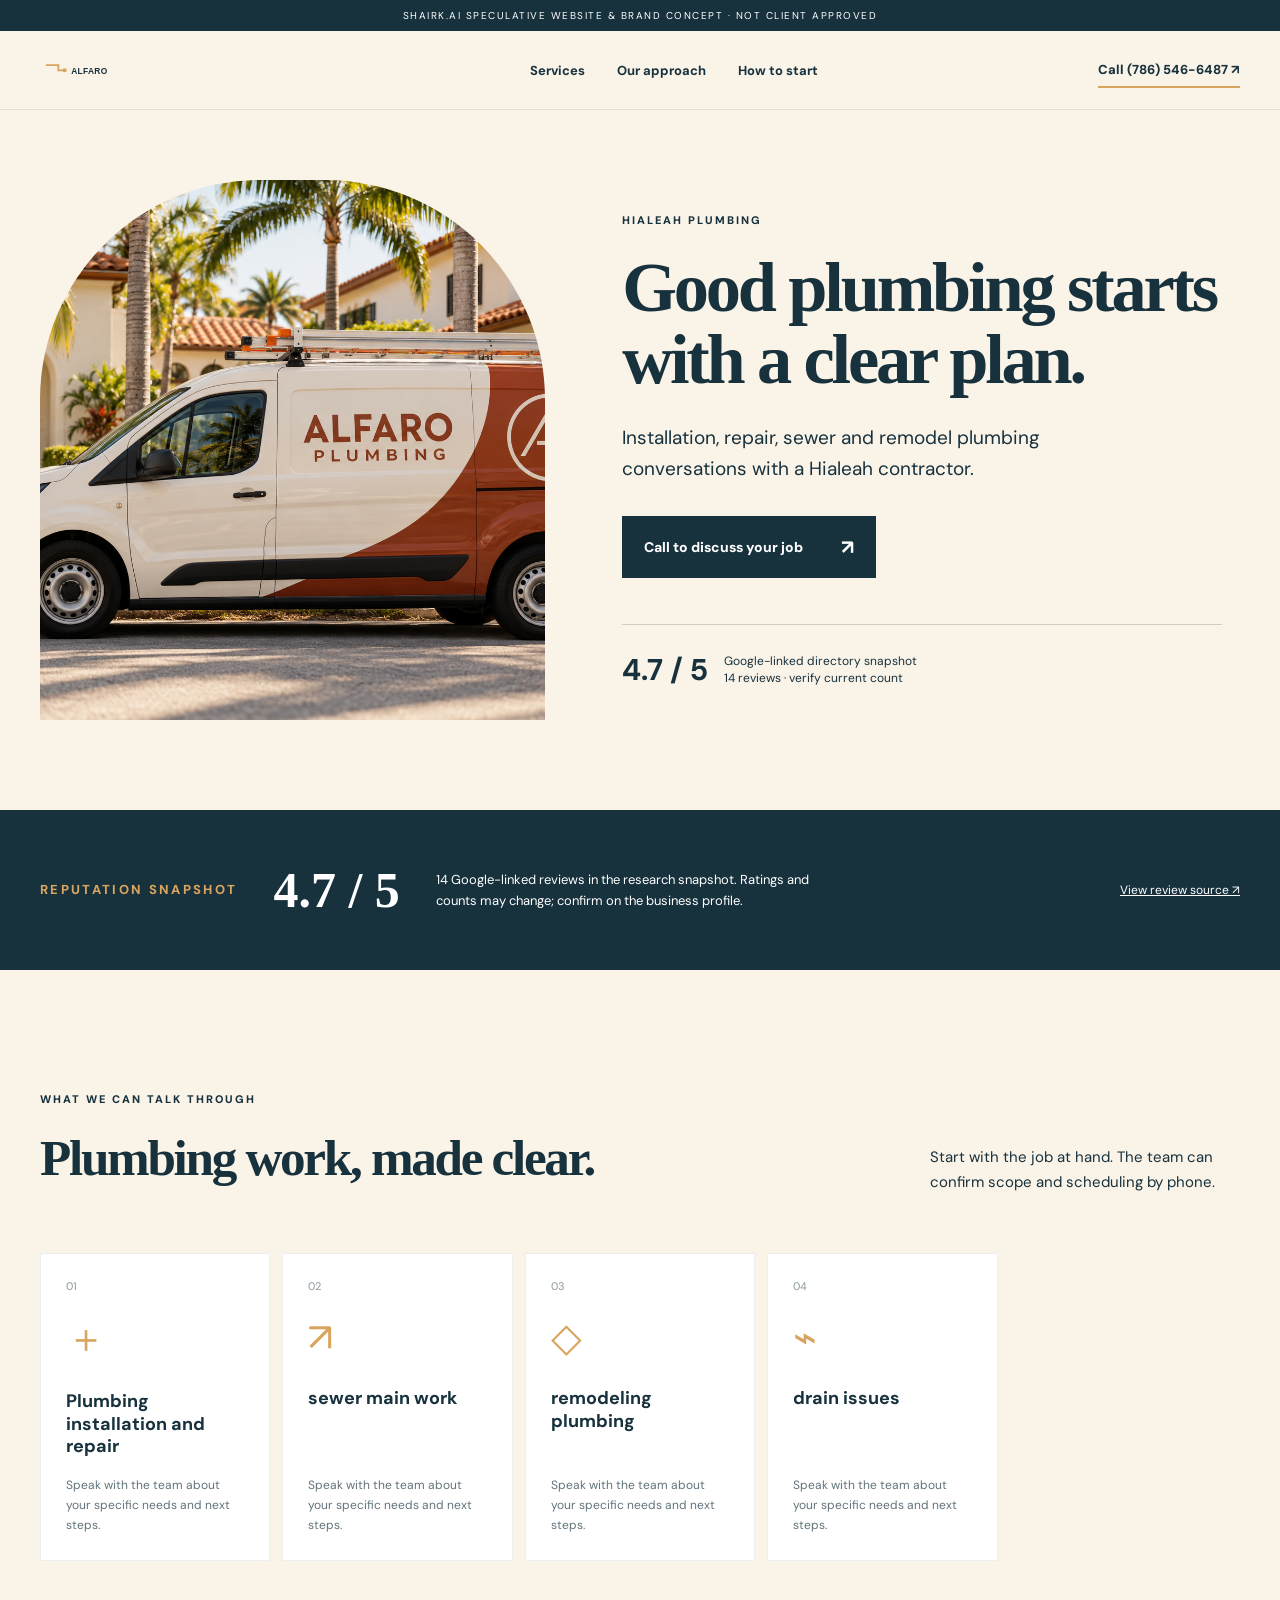
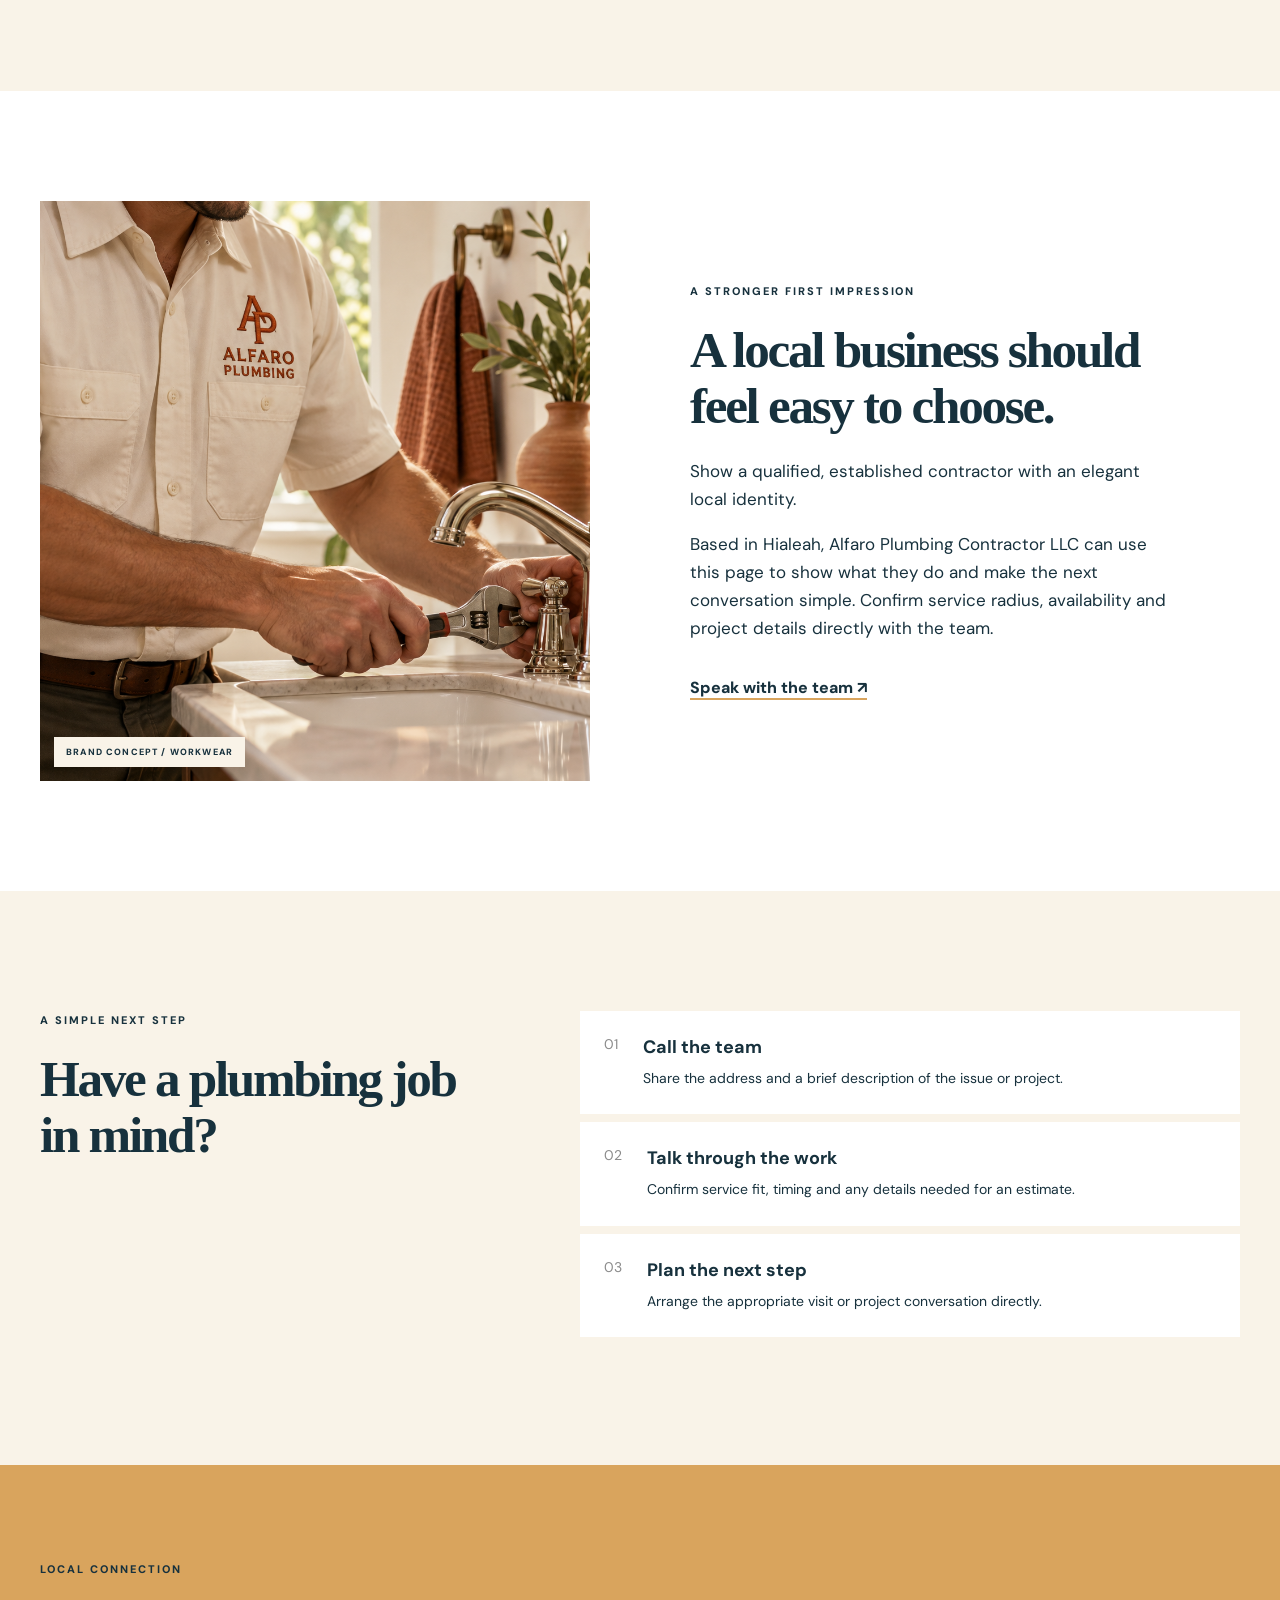
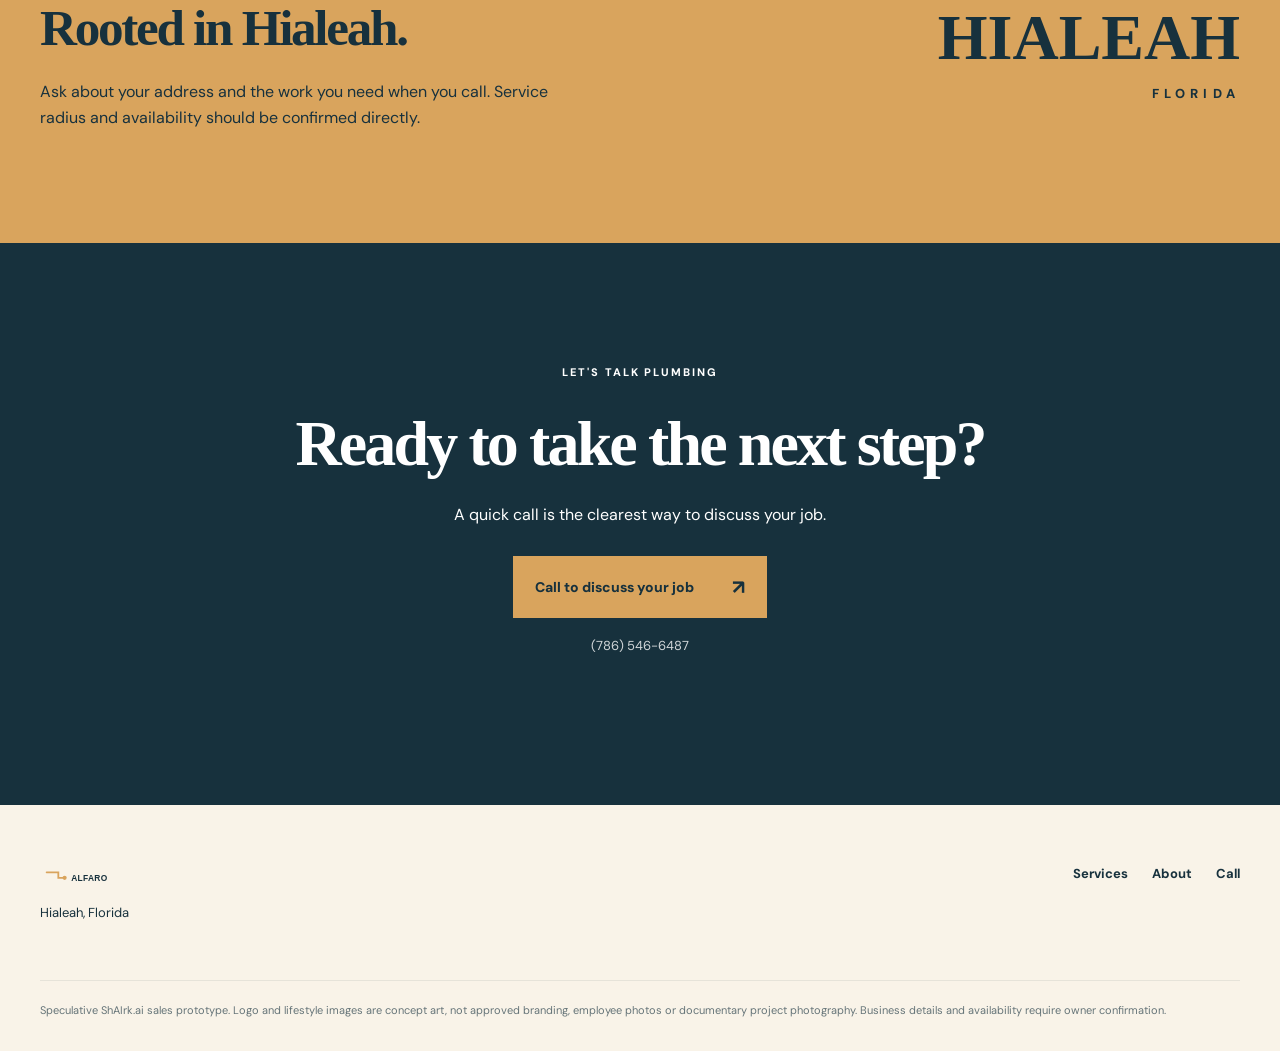
==== index.html @ 5f3fcca6 "Build speculative landing page prototype" ====
<!doctype html><html lang="en"><head><meta charset="utf-8"><meta name="viewport" content="width=device-width,initial-scale=1"><meta name="theme-color" content="#17313d"><meta name="description" content="Concept landing page for Alfaro Plumbing Contractor LLC: explore plumbing services and call (786) 546-6487."><title>Alfaro Plumbing Contractor LLC | Plumbing in Hialeah</title><link rel="icon" href="assets/favicon.svg" type="image/svg+xml"><link rel="stylesheet" href="styles.css"></head>
    <body class="style-4"><div class="concept-ribbon">SHAIRK.AI SPECULATIVE WEBSITE & BRAND CONCEPT · NOT CLIENT APPROVED</div><header class="site-header"><div class="wrap nav"><a class="brand" href="#top" aria-label="Alfaro Plumbing Contractor LLC home"><img src="assets/logo-concept-a.svg" alt="Alfaro Plumbing Contractor LLC concept logo"></a><nav aria-label="Main navigation"><a href="#services">Services</a><a href="#about">Our approach</a><a href="#process">How to start</a></nav><a class="nav-call" href="tel:+17865466487">Call (786) 546-6487 ↗</a></div></header><main id="top"><section class="hero wrap"><div class="hero-media"><img src="assets/brand-vehicle.png" alt="Speculative branded service vehicle concept" loading="eager"></div><div class="hero-copy"><p class="eyebrow">HIALEAH PLUMBING</p><h1>Good plumbing starts with a clear plan.</h1><p class="lead">Installation, repair, sewer and remodel plumbing conversations with a Hialeah contractor.</p><a class="button" href="tel:+17865466487">Call to discuss your job <span>↗</span></a><div class="rating"><strong>4.7 / 5</strong><span>Google-linked directory snapshot<br>14 reviews · verify current count</span></div></div></section><section class="review-band" aria-label="Reputation snapshot"><div class="wrap review-inner"><p class="eyebrow">REPUTATION SNAPSHOT</p><strong>4.7 / 5</strong><p>14 Google-linked reviews in the research snapshot. Ratings and counts may change; confirm on the business profile.</p><a href="https://plumberdirectories.com/florida/hialeah" target="_blank" rel="noopener noreferrer">View review source ↗</a></div></section><section class="services wrap" id="services"><div class="section-heading"><div><p class="eyebrow">WHAT WE CAN TALK THROUGH</p><h2>Plumbing work, made clear.</h2></div><p>Start with the job at hand. The team can confirm scope and scheduling by phone.</p></div><div class="service-grid"><article class="service-card"><span class="service-index">01</span><span class="service-symbol" aria-hidden="true">＋</span><h3>Plumbing installation and repair</h3><p>Speak with the team about your specific needs and next steps.</p></article><article class="service-card"><span class="service-index">02</span><span class="service-symbol" aria-hidden="true">↗</span><h3>sewer main work</h3><p>Speak with the team about your specific needs and next steps.</p></article><article class="service-card"><span class="service-index">03</span><span class="service-symbol" aria-hidden="true">◇</span><h3>remodeling plumbing</h3><p>Speak with the team about your specific needs and next steps.</p></article><article class="service-card"><span class="service-index">04</span><span class="service-symbol" aria-hidden="true">⌁</span><h3>drain issues</h3><p>Speak with the team about your specific needs and next steps.</p></article></div></section>
    <section class="story" id="about"><div class="wrap story-grid"><div class="story-media"><img src="assets/brand-workwear.png" alt="Speculative branded workwear concept" loading="lazy"><span class="caption">BRAND CONCEPT / WORKWEAR</span></div><div class="story-copy"><p class="eyebrow">A STRONGER FIRST IMPRESSION</p><h2>A local business should feel easy to choose.</h2><p>Show a qualified, established contractor with an elegant local identity.</p><p>Based in Hialeah, Alfaro Plumbing Contractor LLC can use this page to show what they do and make the next conversation simple. Confirm service radius, availability and project details directly with the team.</p><a class="text-link" href="tel:+17865466487">Speak with the team ↗</a></div></div></section>
    <section class="process wrap process-alt" id="process"><div><p class="eyebrow">A SIMPLE NEXT STEP</p><h2>Have a plumbing job in mind?</h2></div><ol><li><span>01</span><div><strong>Call the team</strong><p>Share the address and a brief description of the issue or project.</p></div></li><li><span>02</span><div><strong>Talk through the work</strong><p>Confirm service fit, timing and any details needed for an estimate.</p></div></li><li><span>03</span><div><strong>Plan the next step</strong><p>Arrange the appropriate visit or project conversation directly.</p></div></li></ol></section><section class="area" id="area"><div class="wrap area-inner"><div><p class="eyebrow">LOCAL CONNECTION</p><h2>Rooted in Hialeah.</h2><p>Ask about your address and the work you need when you call. Service radius and availability should be confirmed directly.</p></div><div class="area-mark">HIALEAH<span>FLORIDA</span></div></div></section><section class="final-cta"><div class="wrap"><p class="eyebrow">LET'S TALK PLUMBING</p><h2>Ready to take the next step?</h2><p>A quick call is the clearest way to discuss your job.</p><a class="button" href="tel:+17865466487">Call to discuss your job <span>↗</span></a><p class="phone-print">(786) 546-6487</p></div></section></main><footer><div class="wrap footer-grid"><div><img src="assets/logo-concept-a.svg" alt="Alfaro Plumbing Contractor LLC concept logo"><p>Hialeah, Florida</p></div><div><a href="#services">Services</a><a href="#about">About</a><a href="tel:+17865466487">Call</a></div></div><p class="disclaimer wrap">Speculative ShAIrk.ai sales prototype. Logo and lifestyle images are concept art, not approved branding, employee photos or documentary project photography. Business details and availability require owner confirmation.</p></footer><a class="mobile-call" href="tel:+17865466487">Call to discuss your job ↗</a></body></html>
---- styles.css ----
@import url('https://fonts.googleapis.com/css2?family=DM+Sans:wght@400;500;600;700;800&family=Manrope:wght@400;500;600;700;800&display=swap');
    :root{--ink:#17313d;--accent:#d9a45d;--paper:#f9f3e8;--font-head:Georgia;--font-body:'DM Sans',Arial,sans-serif}*{box-sizing:border-box}html{scroll-behavior:smooth}body{margin:0;color:var(--ink);background:var(--paper);font-family:var(--font-body)}a{color:inherit;text-decoration:none}img{display:block;max-width:100%}.wrap{width:min(1200px,calc(100% - 48px));margin:auto}.concept-ribbon{background:var(--ink);color:white;text-align:center;font-size:10px;letter-spacing:.15em;padding:9px 15px}.site-header{background:var(--paper);border-bottom:1px solid rgba(20,40,50,.1);position:sticky;top:0;z-index:20;backdrop-filter:blur(16px)}.nav{display:flex;align-items:center;justify-content:space-between;gap:28px;min-height:78px}.brand img{width:210px;max-height:52px}nav{display:flex;gap:32px;font-size:13px;font-weight:700}nav a:hover,.text-link:hover{text-decoration:underline}.nav-call{font-size:13px;font-weight:800;border-bottom:2px solid var(--accent);padding:8px 0;white-space:nowrap}.eyebrow{font-size:11px;letter-spacing:.18em;font-weight:800;text-transform:uppercase;margin:0 0 22px}h1,h2,h3,p{margin-top:0}h1,h2{font-family:var(--font-head);letter-spacing:-.045em}h1{font-size:clamp(48px,5.5vw,86px);line-height:1.03;margin:0 0 26px}h2{font-size:clamp(38px,4vw,60px);line-height:1.08;margin:0 0 24px}h3{font-size:21px;line-height:1.25}p{line-height:1.65}.hero{display:grid;grid-template-columns:1fr 1fr;gap:clamp(40px,6vw,90px);align-items:center;min-height:690px;padding-top:70px;padding-bottom:90px}.hero-copy{max-width:600px}.hero-copy .lead{font-size:19px;max-width:540px;margin-bottom:32px}.button{display:inline-flex;align-items:center;justify-content:space-between;gap:38px;background:var(--ink);color:white;font-weight:800;font-size:14px;padding:18px 22px;min-width:245px;transition:transform .2s,background .2s}.button:hover{transform:translateY(-3px);background:#263e50}.button span{font-size:20px}.hero-media{position:relative;min-width:0}.hero-media img{width:100%;height:540px;object-fit:cover}.caption{position:absolute;bottom:14px;left:14px;background:var(--paper);padding:9px 12px;font-size:9px;letter-spacing:.13em;font-weight:800}.rating{display:flex;gap:16px;align-items:center;margin-top:46px;padding-top:25px;border-top:1px solid rgba(30,40,40,.2)}.rating strong{font-size:30px;white-space:nowrap}.rating span{font-size:12px;line-height:1.4}.hero-stamp{position:absolute;right:-20px;bottom:-20px;background:var(--accent);width:140px;height:140px;border-radius:50%;display:grid;place-content:center;text-align:center;font-size:15px;font-weight:800;transform:rotate(10deg)}.review-band{background:var(--ink);color:white}.review-inner{display:flex;align-items:center;gap:36px;min-height:160px}.review-inner .eyebrow{margin:0;min-width:160px;color:var(--accent)}.review-inner strong{font-size:50px;font-family:var(--font-head);white-space:nowrap}.review-inner p{font-size:13px;max-width:390px;margin:0}.review-inner a{font-size:12px;text-decoration:underline;margin-left:auto;white-space:nowrap}.services{padding-top:120px;padding-bottom:130px}.section-heading{display:flex;justify-content:space-between;align-items:end;gap:40px;margin-bottom:44px}.section-heading>p{max-width:310px;font-size:15px}.service-grid{display:grid;grid-template-columns:repeat(5,1fr);gap:12px}.service-card{background:white;min-height:265px;padding:25px;display:flex;flex-direction:column;border:1px solid rgba(20,40,50,.08)}.service-index{font-size:11px;opacity:.5}.service-symbol{font-size:40px;color:var(--accent);margin:18px 0 24px}.service-card h3{font-size:18px;flex:1}.service-card p{font-size:12px;margin:0;opacity:.68}.story{background:white;padding:110px 0}.story-grid{display:grid;grid-template-columns:1fr 1fr;align-items:center;gap:100px}.story-media{position:relative}.story-media img{width:100%;height:580px;object-fit:cover}.story-copy{max-width:480px}.story-copy p:not(.eyebrow){font-size:17px}.text-link{display:inline-block;border-bottom:2px solid var(--accent);font-weight:800;margin-top:18px}.process{display:grid;grid-template-columns:1fr 1fr;gap:100px;padding-top:120px;padding-bottom:120px}.process ol{padding:0;margin:0;list-style:none}.process li{display:flex;gap:25px;padding:22px 0;border-top:1px solid rgba(20,40,50,.2)}.process li span{color:#8b8b8b;font-size:14px}.process li strong{font-size:18px}.process li p{font-size:14px;margin:8px 0 0}.area{background:var(--accent);padding:95px 0}.area-inner{display:flex;justify-content:space-between;align-items:center;gap:50px}.area-inner>div:first-child{max-width:540px}.area-mark{font-family:var(--font-head);font-size:clamp(35px,5vw,78px);font-weight:bold;line-height:1;text-align:right}.area-mark span{display:block;font:800 13px var(--font-body);letter-spacing:.4em;margin-top:15px}.final-cta{background:var(--ink);color:white;text-align:center;padding:120px 0}.final-cta h2{font-size:clamp(45px,5vw,75px)}.final-cta p{margin-bottom:28px}.final-cta .button{background:var(--accent);color:var(--ink)}.phone-print{font-size:13px;margin-top:17px;opacity:.8}footer{background:var(--paper);padding:60px 0 32px}.footer-grid{display:flex;justify-content:space-between;align-items:start}.footer-grid img{width:210px}.footer-grid p{font-size:13px;margin:12px 0}.footer-grid>div:last-child{display:flex;gap:24px;font-size:13px;font-weight:700}.disclaimer{border-top:1px solid rgba(20,40,50,.12);padding-top:20px;margin-top:45px;font-size:11px;opacity:.65}.mobile-call{display:none}
    .style-0 .hero-media img,.style-5 .hero-media img{border-radius:48% 48% 4px 4px}.style-1{background:#eaf6f5}.style-1 .hero{grid-template-columns:1.08fr .92fr}.style-1 .hero-media img{border-radius:4px 120px 4px 4px}.style-2 .hero{grid-template-columns:1.15fr .85fr}.style-2 .hero-media img{height:600px;clip-path:polygon(0 0,100% 0,100% 90%,8% 100%)}.style-3 .hero{background:var(--ink);color:white;width:100%;padding-left:max(24px,calc((100vw - 1200px)/2));padding-right:max(24px,calc((100vw - 1200px)/2))}.style-3 .hero .button{background:var(--accent);color:var(--ink)}.style-3 .hero-media img{border:14px solid white;transform:rotate(2deg)}.style-4 .hero-media img{border-radius:220px 220px 0 0}.style-4 .hero{grid-template-columns:.9fr 1.1fr}.style-5 .hero{grid-template-columns:1.05fr .95fr}.style-5 .hero-media img{border-radius:50% 50% 0 0}.style-6 .hero-media img{border-radius:50% 50% 8px 8px}.style-6 .services{background:var(--ink);color:white;width:100%;padding-left:max(24px,calc((100vw - 1200px)/2));padding-right:max(24px,calc((100vw - 1200px)/2))}.style-6 .service-card{color:var(--ink)}.style-7 .hero{grid-template-columns:1fr 1.1fr}.style-7 .hero-media img{border-radius:14px;box-shadow:20px 20px 0 var(--accent)}.style-8 .hero{background:var(--accent);width:100%;padding-left:max(24px,calc((100vw - 1200px)/2));padding-right:max(24px,calc((100vw - 1200px)/2))}.style-8 .hero-media img{border-radius:50%}.style-9 .hero-media img{border-radius:180px 180px 18px 18px}.style-9 .hero{grid-template-columns:1fr .85fr}.alternate .story-grid{direction:rtl}.alternate .story-grid>*{direction:ltr}.process-alt{grid-template-columns:.8fr 1.2fr}.process-alt li{background:white;margin-bottom:8px;padding:24px;border:0}
    @media(max-width:950px){nav{display:none}.service-grid{grid-template-columns:repeat(3,1fr)}.story-grid{gap:50px}.review-inner{flex-wrap:wrap;padding:28px 0;gap:16px}.review-inner a{margin-left:0}}
    @media(max-width:700px){.wrap{width:min(100% - 32px,560px)}.concept-ribbon{font-size:8px}.nav{min-height:68px}.brand img{width:150px}.nav-call{display:none}.hero,.style-1 .hero,.style-2 .hero,.style-3 .hero,.style-4 .hero,.style-5 .hero,.style-7 .hero,.style-8 .hero,.style-9 .hero{display:flex;flex-direction:column;align-items:stretch;gap:34px;min-height:0;padding-top:45px;padding-bottom:55px}.hero .hero-media{order:2}.hero .hero-copy{order:1}.hero-media img,.style-2 .hero-media img{height:350px}h1{font-size:clamp(42px,11vw,66px)}h2{font-size:38px}.hero-copy .lead{font-size:16px}.rating{margin-top:30px}.review-inner{display:grid;grid-template-columns:1fr 1fr}.review-inner .eyebrow{grid-column:span 2}.review-inner strong{font-size:40px}.review-inner p{font-size:11px}.review-inner a{grid-column:span 2}.services{padding-top:75px;padding-bottom:80px}.section-heading{display:block}.service-grid{grid-template-columns:1fr 1fr}.service-card{min-height:220px;padding:18px}.service-card h3{font-size:16px}.service-card p{font-size:11px}.story{padding:75px 0}.story-grid,.process{display:flex;flex-direction:column;gap:35px}.story-media img{height:360px}.process{padding-top:80px;padding-bottom:80px}.process ol{width:100%}.area{padding:65px 0}.area-inner{display:block}.area-mark{text-align:left;margin-top:40px}.final-cta{padding:85px 0}.footer-grid{display:block}.footer-grid>div:last-child{margin-top:25px}.mobile-call{display:block;position:fixed;bottom:0;left:0;width:100%;padding:17px;text-align:center;background:var(--accent);color:var(--ink);font-size:14px;font-weight:800;z-index:30;box-shadow:0 -4px 24px #0002}footer{padding-bottom:100px}}
    @media(max-width:420px){.service-grid{grid-template-columns:1fr}.service-card{min-height:170px}.hero-media img{height:290px}.hero-stamp{width:100px;height:100px;font-size:11px;right:0}}
    @media(prefers-reduced-motion:reduce){html{scroll-behavior:auto}.button{transition:none}}
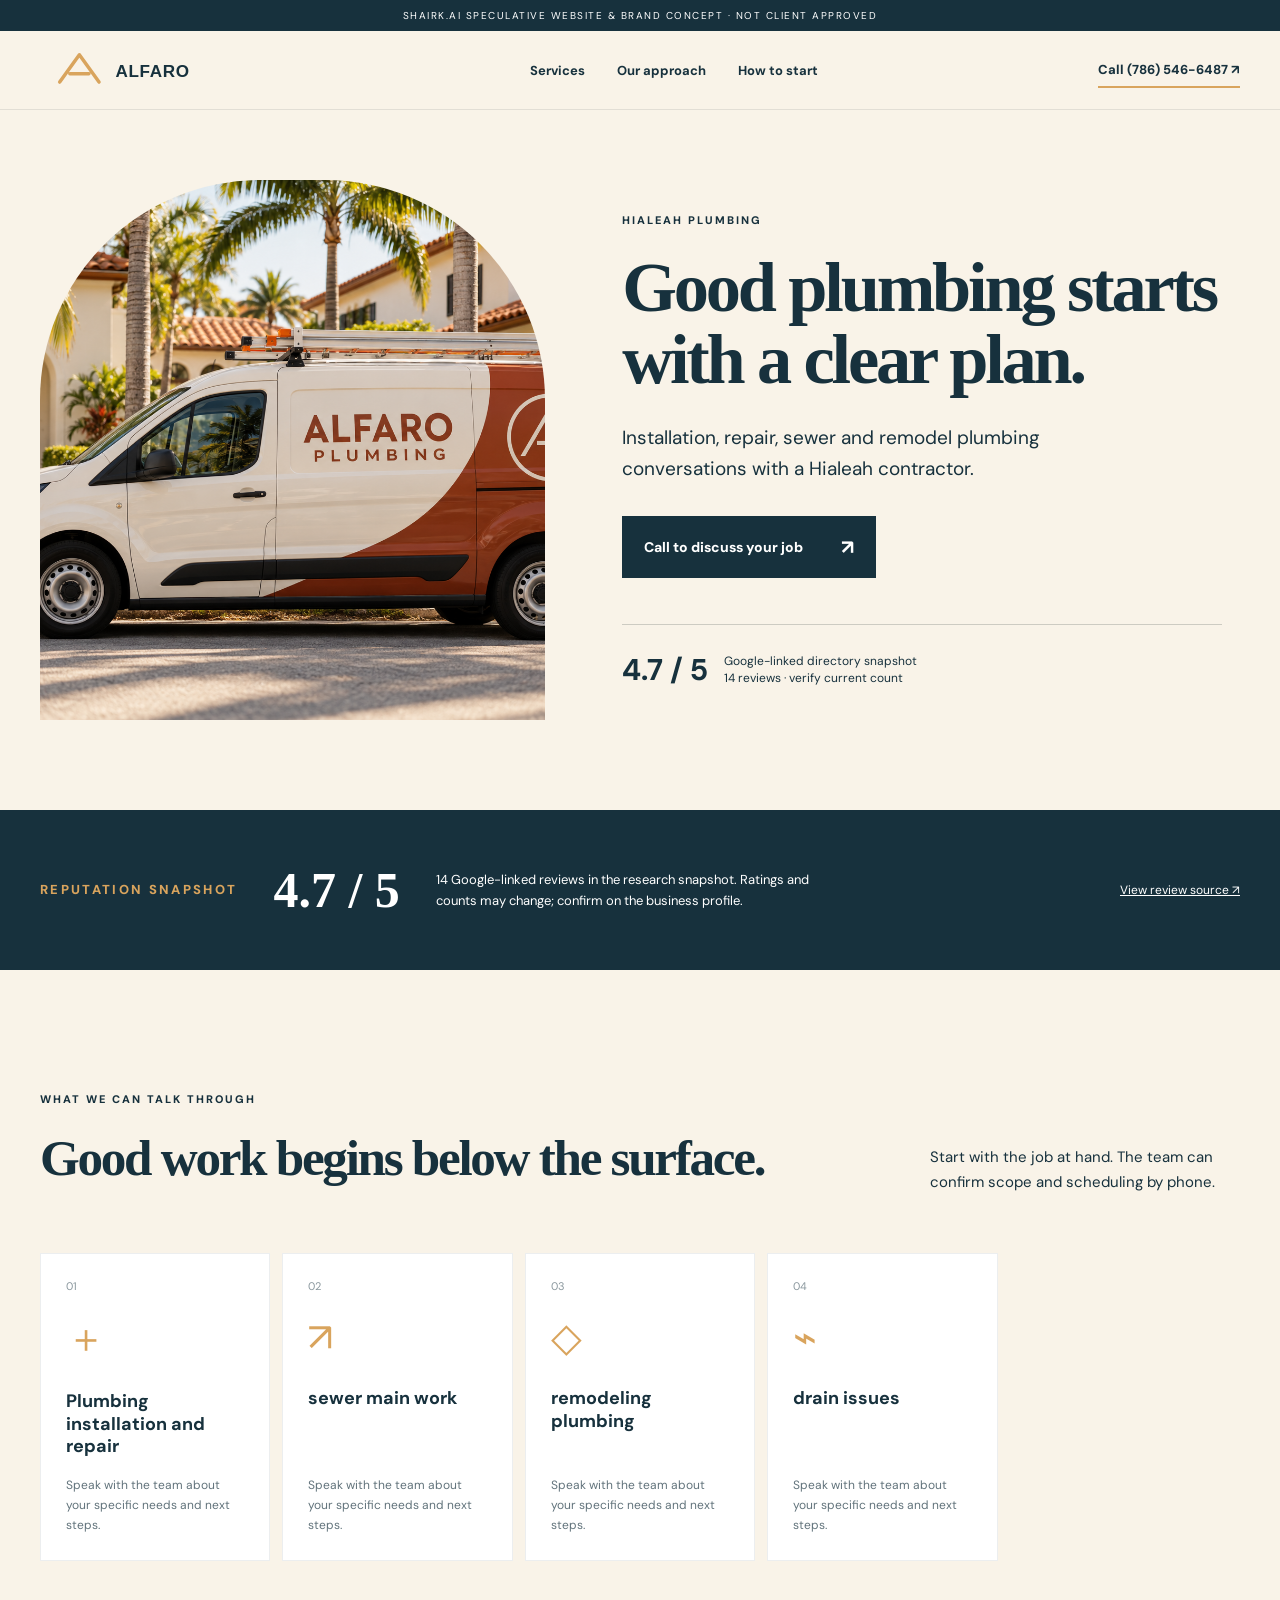
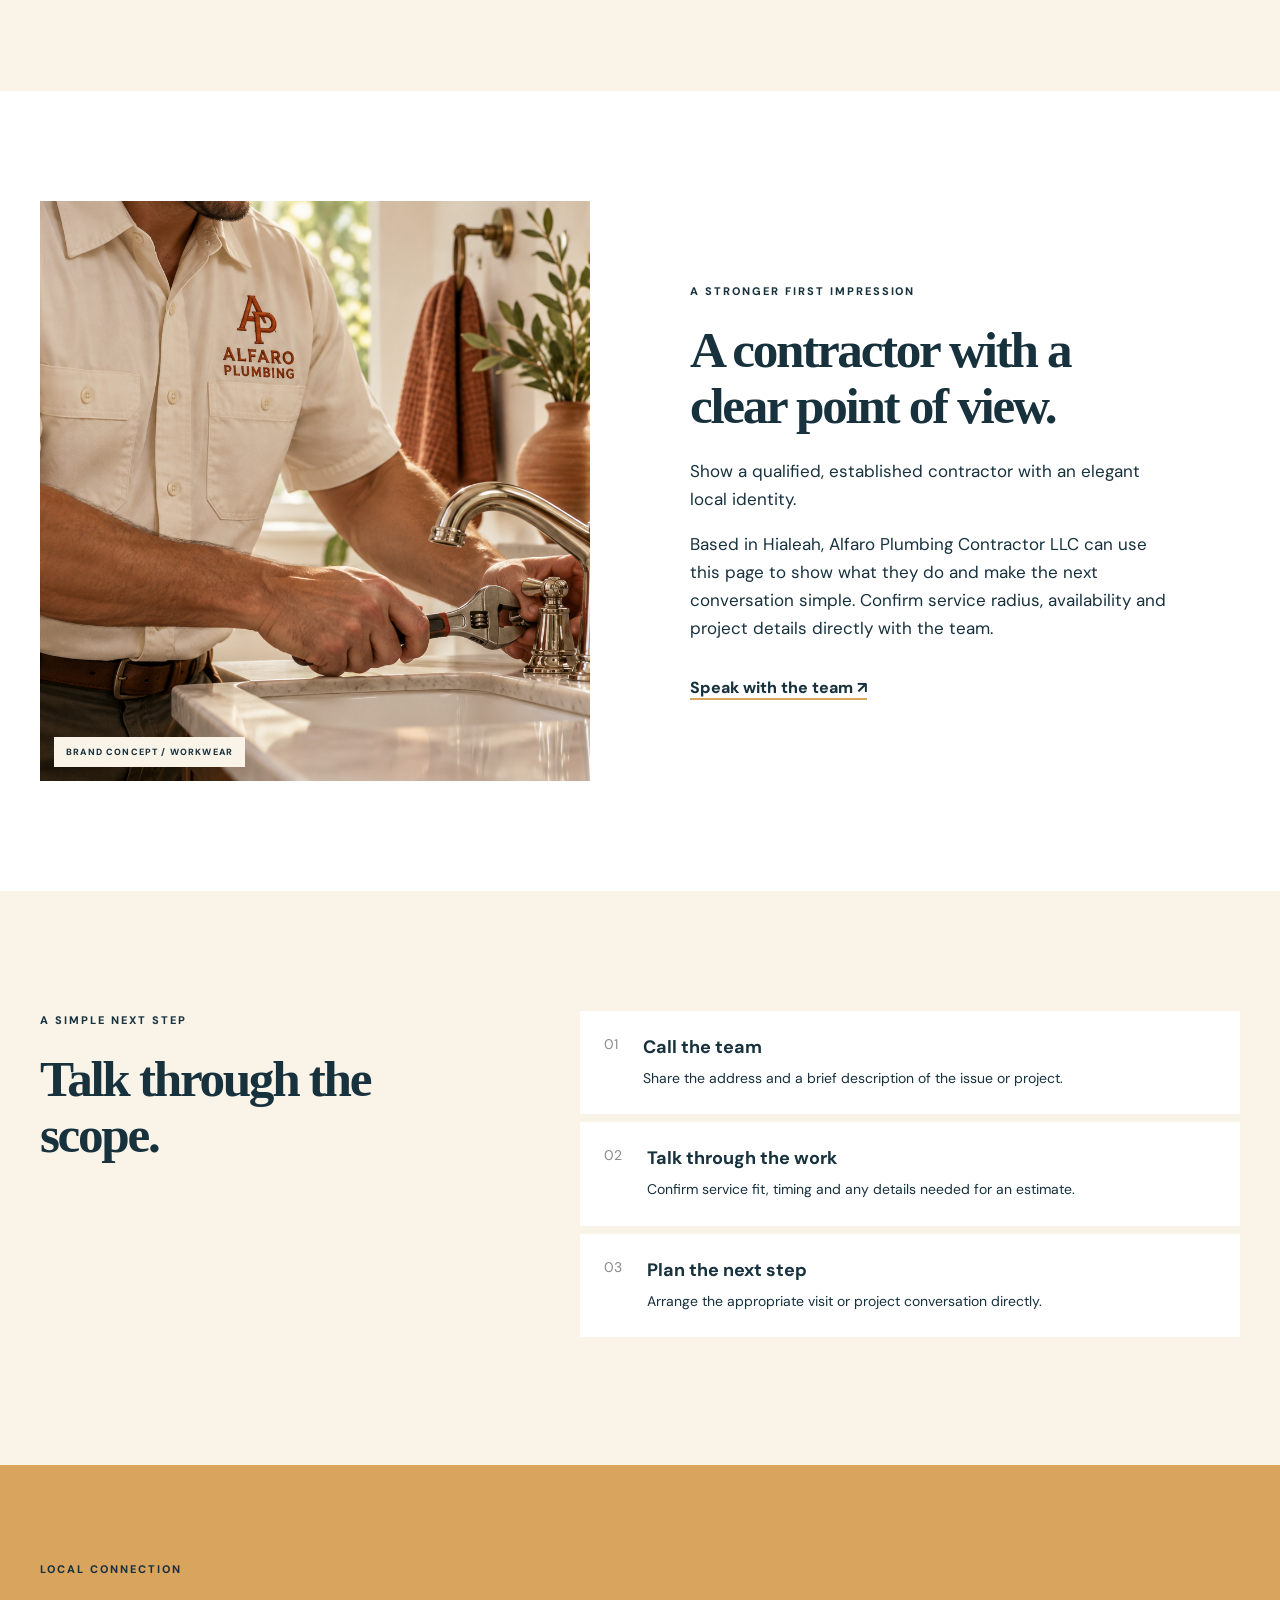
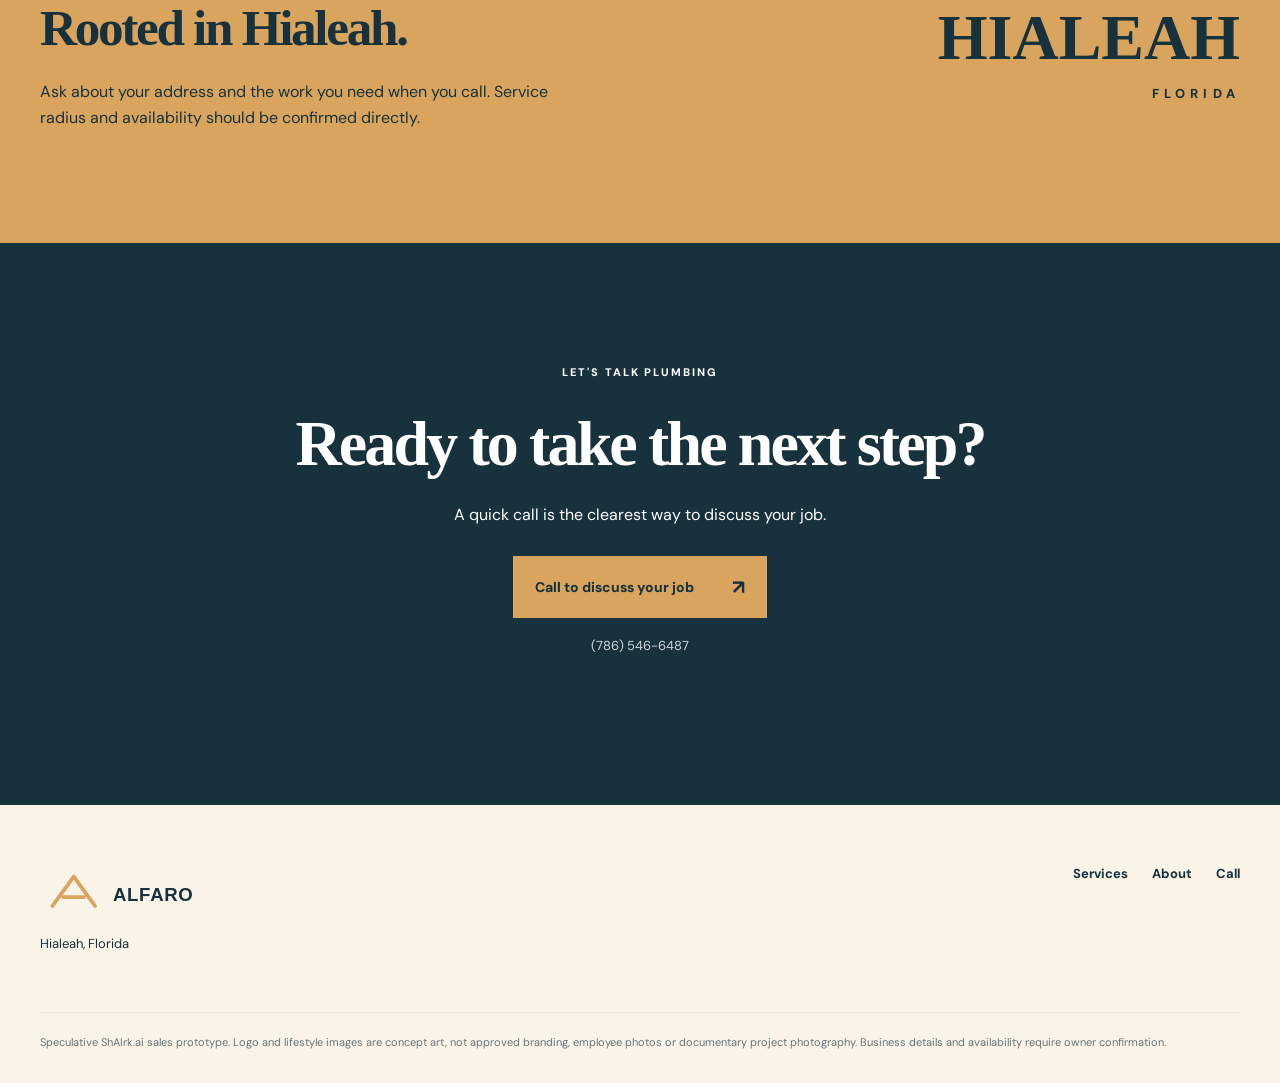
==== commit f9d969ff: "Polish brand directions and add logo review" ====
--- a/index.html
+++ b/index.html
@@ -1,4 +1,4 @@
 <!doctype html><html lang="en"><head><meta charset="utf-8"><meta name="viewport" content="width=device-width,initial-scale=1"><meta name="theme-color" content="#17313d"><meta name="description" content="Concept landing page for Alfaro Plumbing Contractor LLC: explore plumbing services and call (786) 546-6487."><title>Alfaro Plumbing Contractor LLC | Plumbing in Hialeah</title><link rel="icon" href="assets/favicon.svg" type="image/svg+xml"><link rel="stylesheet" href="styles.css"></head>
-    <body class="style-4"><div class="concept-ribbon">SHAIRK.AI SPECULATIVE WEBSITE & BRAND CONCEPT · NOT CLIENT APPROVED</div><header class="site-header"><div class="wrap nav"><a class="brand" href="#top" aria-label="Alfaro Plumbing Contractor LLC home"><img src="assets/logo-concept-a.svg" alt="Alfaro Plumbing Contractor LLC concept logo"></a><nav aria-label="Main navigation"><a href="#services">Services</a><a href="#about">Our approach</a><a href="#process">How to start</a></nav><a class="nav-call" href="tel:+17865466487">Call (786) 546-6487 ↗</a></div></header><main id="top"><section class="hero wrap"><div class="hero-media"><img src="assets/brand-vehicle.png" alt="Speculative branded service vehicle concept" loading="eager"></div><div class="hero-copy"><p class="eyebrow">HIALEAH PLUMBING</p><h1>Good plumbing starts with a clear plan.</h1><p class="lead">Installation, repair, sewer and remodel plumbing conversations with a Hialeah contractor.</p><a class="button" href="tel:+17865466487">Call to discuss your job <span>↗</span></a><div class="rating"><strong>4.7 / 5</strong><span>Google-linked directory snapshot<br>14 reviews · verify current count</span></div></div></section><section class="review-band" aria-label="Reputation snapshot"><div class="wrap review-inner"><p class="eyebrow">REPUTATION SNAPSHOT</p><strong>4.7 / 5</strong><p>14 Google-linked reviews in the research snapshot. Ratings and counts may change; confirm on the business profile.</p><a href="https://plumberdirectories.com/florida/hialeah" target="_blank" rel="noopener noreferrer">View review source ↗</a></div></section><section class="services wrap" id="services"><div class="section-heading"><div><p class="eyebrow">WHAT WE CAN TALK THROUGH</p><h2>Plumbing work, made clear.</h2></div><p>Start with the job at hand. The team can confirm scope and scheduling by phone.</p></div><div class="service-grid"><article class="service-card"><span class="service-index">01</span><span class="service-symbol" aria-hidden="true">＋</span><h3>Plumbing installation and repair</h3><p>Speak with the team about your specific needs and next steps.</p></article><article class="service-card"><span class="service-index">02</span><span class="service-symbol" aria-hidden="true">↗</span><h3>sewer main work</h3><p>Speak with the team about your specific needs and next steps.</p></article><article class="service-card"><span class="service-index">03</span><span class="service-symbol" aria-hidden="true">◇</span><h3>remodeling plumbing</h3><p>Speak with the team about your specific needs and next steps.</p></article><article class="service-card"><span class="service-index">04</span><span class="service-symbol" aria-hidden="true">⌁</span><h3>drain issues</h3><p>Speak with the team about your specific needs and next steps.</p></article></div></section>
-    <section class="story" id="about"><div class="wrap story-grid"><div class="story-media"><img src="assets/brand-workwear.png" alt="Speculative branded workwear concept" loading="lazy"><span class="caption">BRAND CONCEPT / WORKWEAR</span></div><div class="story-copy"><p class="eyebrow">A STRONGER FIRST IMPRESSION</p><h2>A local business should feel easy to choose.</h2><p>Show a qualified, established contractor with an elegant local identity.</p><p>Based in Hialeah, Alfaro Plumbing Contractor LLC can use this page to show what they do and make the next conversation simple. Confirm service radius, availability and project details directly with the team.</p><a class="text-link" href="tel:+17865466487">Speak with the team ↗</a></div></div></section>
-    <section class="process wrap process-alt" id="process"><div><p class="eyebrow">A SIMPLE NEXT STEP</p><h2>Have a plumbing job in mind?</h2></div><ol><li><span>01</span><div><strong>Call the team</strong><p>Share the address and a brief description of the issue or project.</p></div></li><li><span>02</span><div><strong>Talk through the work</strong><p>Confirm service fit, timing and any details needed for an estimate.</p></div></li><li><span>03</span><div><strong>Plan the next step</strong><p>Arrange the appropriate visit or project conversation directly.</p></div></li></ol></section><section class="area" id="area"><div class="wrap area-inner"><div><p class="eyebrow">LOCAL CONNECTION</p><h2>Rooted in Hialeah.</h2><p>Ask about your address and the work you need when you call. Service radius and availability should be confirmed directly.</p></div><div class="area-mark">HIALEAH<span>FLORIDA</span></div></div></section><section class="final-cta"><div class="wrap"><p class="eyebrow">LET'S TALK PLUMBING</p><h2>Ready to take the next step?</h2><p>A quick call is the clearest way to discuss your job.</p><a class="button" href="tel:+17865466487">Call to discuss your job <span>↗</span></a><p class="phone-print">(786) 546-6487</p></div></section></main><footer><div class="wrap footer-grid"><div><img src="assets/logo-concept-a.svg" alt="Alfaro Plumbing Contractor LLC concept logo"><p>Hialeah, Florida</p></div><div><a href="#services">Services</a><a href="#about">About</a><a href="tel:+17865466487">Call</a></div></div><p class="disclaimer wrap">Speculative ShAIrk.ai sales prototype. Logo and lifestyle images are concept art, not approved branding, employee photos or documentary project photography. Business details and availability require owner confirmation.</p></footer><a class="mobile-call" href="tel:+17865466487">Call to discuss your job ↗</a></body></html>+    <body class="style-4"><div class="concept-ribbon">SHAIRK.AI SPECULATIVE WEBSITE & BRAND CONCEPT · NOT CLIENT APPROVED</div><header class="site-header"><div class="wrap nav"><a class="brand" href="#top" aria-label="Alfaro Plumbing Contractor LLC home"><img src="assets/logo-concept-a.svg" alt="Alfaro Plumbing Contractor LLC concept logo"></a><nav aria-label="Main navigation"><a href="#services">Services</a><a href="#about">Our approach</a><a href="#process">How to start</a></nav><a class="nav-call" href="tel:+17865466487">Call (786) 546-6487 ↗</a></div></header><main id="top"><section class="hero wrap"><div class="hero-media"><img src="assets/brand-vehicle.png" alt="Speculative branded service vehicle concept" loading="eager"></div><div class="hero-copy"><p class="eyebrow">HIALEAH PLUMBING</p><h1>Good plumbing starts with a clear plan.</h1><p class="lead">Installation, repair, sewer and remodel plumbing conversations with a Hialeah contractor.</p><a class="button" href="tel:+17865466487">Call to discuss your job <span>↗</span></a><div class="rating"><strong>4.7 / 5</strong><span>Google-linked directory snapshot<br>14 reviews · verify current count</span></div></div></section><section class="review-band" aria-label="Reputation snapshot"><div class="wrap review-inner"><p class="eyebrow">REPUTATION SNAPSHOT</p><strong>4.7 / 5</strong><p>14 Google-linked reviews in the research snapshot. Ratings and counts may change; confirm on the business profile.</p><a href="https://plumberdirectories.com/florida/hialeah" target="_blank" rel="noopener noreferrer">View review source ↗</a></div></section><section class="services wrap" id="services"><div class="section-heading"><div><p class="eyebrow">WHAT WE CAN TALK THROUGH</p><h2>Good work begins below the surface.</h2></div><p>Start with the job at hand. The team can confirm scope and scheduling by phone.</p></div><div class="service-grid"><article class="service-card"><span class="service-index">01</span><span class="service-symbol" aria-hidden="true">＋</span><h3>Plumbing installation and repair</h3><p>Speak with the team about your specific needs and next steps.</p></article><article class="service-card"><span class="service-index">02</span><span class="service-symbol" aria-hidden="true">↗</span><h3>sewer main work</h3><p>Speak with the team about your specific needs and next steps.</p></article><article class="service-card"><span class="service-index">03</span><span class="service-symbol" aria-hidden="true">◇</span><h3>remodeling plumbing</h3><p>Speak with the team about your specific needs and next steps.</p></article><article class="service-card"><span class="service-index">04</span><span class="service-symbol" aria-hidden="true">⌁</span><h3>drain issues</h3><p>Speak with the team about your specific needs and next steps.</p></article></div></section>
+    <section class="story" id="about"><div class="wrap story-grid"><div class="story-media"><img src="assets/brand-workwear.png" alt="Speculative branded workwear concept" loading="lazy"><span class="caption">BRAND CONCEPT / WORKWEAR</span></div><div class="story-copy"><p class="eyebrow">A STRONGER FIRST IMPRESSION</p><h2>A contractor with a clear point of view.</h2><p>Show a qualified, established contractor with an elegant local identity.</p><p>Based in Hialeah, Alfaro Plumbing Contractor LLC can use this page to show what they do and make the next conversation simple. Confirm service radius, availability and project details directly with the team.</p><a class="text-link" href="tel:+17865466487">Speak with the team ↗</a></div></div></section>
+    <section class="process wrap process-alt" id="process"><div><p class="eyebrow">A SIMPLE NEXT STEP</p><h2>Talk through the scope.</h2></div><ol><li><span>01</span><div><strong>Call the team</strong><p>Share the address and a brief description of the issue or project.</p></div></li><li><span>02</span><div><strong>Talk through the work</strong><p>Confirm service fit, timing and any details needed for an estimate.</p></div></li><li><span>03</span><div><strong>Plan the next step</strong><p>Arrange the appropriate visit or project conversation directly.</p></div></li></ol></section><section class="area" id="area"><div class="wrap area-inner"><div><p class="eyebrow">LOCAL CONNECTION</p><h2>Rooted in Hialeah.</h2><p>Ask about your address and the work you need when you call. Service radius and availability should be confirmed directly.</p></div><div class="area-mark">HIALEAH<span>FLORIDA</span></div></div></section><section class="final-cta"><div class="wrap"><p class="eyebrow">LET'S TALK PLUMBING</p><h2>Ready to take the next step?</h2><p>A quick call is the clearest way to discuss your job.</p><a class="button" href="tel:+17865466487">Call to discuss your job <span>↗</span></a><p class="phone-print">(786) 546-6487</p></div></section></main><footer><div class="wrap footer-grid"><div><img src="assets/logo-concept-a.svg" alt="Alfaro Plumbing Contractor LLC concept logo"><p>Hialeah, Florida</p></div><div><a href="#services">Services</a><a href="#about">About</a><a href="tel:+17865466487">Call</a></div></div><p class="disclaimer wrap">Speculative ShAIrk.ai sales prototype. Logo and lifestyle images are concept art, not approved branding, employee photos or documentary project photography. Business details and availability require owner confirmation.</p></footer><a class="mobile-call" href="tel:+17865466487">Call to discuss your job ↗</a></body></html>
